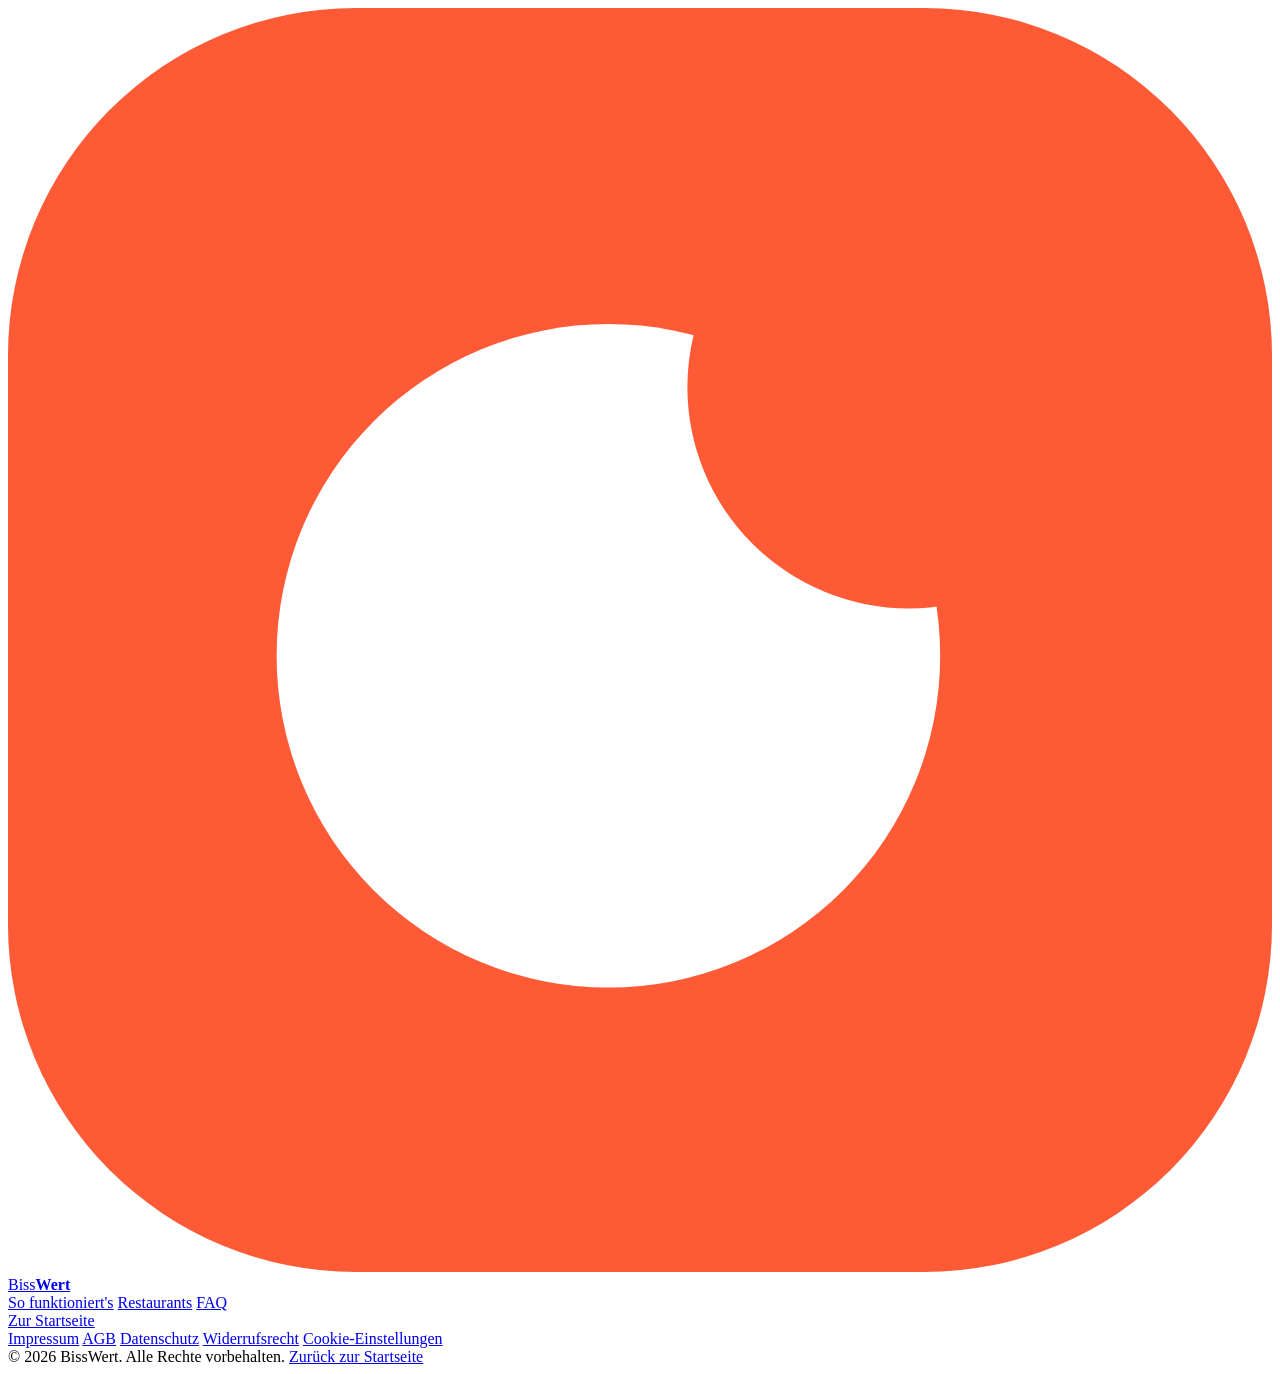
==== legal.html @ 99bbf326 "Add files via upload" ====
<!DOCTYPE html>
<html lang="de">
<head>
<meta charset="UTF-8" />
<meta name="viewport" content="width=device-width, initial-scale=1" />
<title>Rechtliches – BissWert</title>
<meta name="robots" content="noindex" />
<link rel="stylesheet" href="css/style.css" />
</head>
<body>

<header class="site-header">
  <div class="container">
    <a href="index.html" class="brand" aria-label="BissWert – Startseite">
      <svg class="logo-mark" viewBox="0 0 40 40" xmlns="http://www.w3.org/2000/svg" aria-hidden="true">
        <rect width="40" height="40" rx="11" fill="#FF5A36"/>
        <circle cx="19" cy="20.5" r="10.5" fill="#ffffff"/>
        <circle cx="28.5" cy="12" r="7" fill="#FF5A36"/>
      </svg>
      <span class="brand-name">Biss<b>Wert</b></span>
    </a>
    <nav class="main-nav" aria-label="Hauptnavigation">
      <a href="index.html#so-funktionierts">So funktioniert's</a>
      <a href="index.html#results-section">Restaurants</a>
      <a href="index.html#faq">FAQ</a>
    </nav>
    <div class="header-actions">
      <a href="index.html" class="btn btn-ghost btn-sm">Zur Startseite</a>
    </div>
  </div>
</header>

<section class="legal-shell">
  <div class="container legal-layout">
    <nav class="legal-nav" id="legal-nav" aria-label="Rechtliche Seiten">
      <a href="#impressum">Impressum</a>
      <a href="#agb">AGB</a>
      <a href="#datenschutz">Datenschutz</a>
      <a href="#widerruf">Widerrufsrecht</a>
      <a href="#cookies">Cookie-Einstellungen</a>
    </nav>
    <div class="legal-doc" id="legal-doc">
      <!-- Wird per JavaScript aus legal-content.js befüllt -->
    </div>
  </div>
</section>

<footer class="site-footer">
  <div class="container">
    <div class="footer-bottom" style="border-top:none; padding-top:0;">
      <span>© <span id="year"></span> BissWert. Alle Rechte vorbehalten.</span>
      <a href="index.html">Zurück zur Startseite</a>
    </div>
  </div>
</footer>

<script>document.getElementById("year").textContent = new Date().getFullYear();</script>
<script src="js/legal-content.js"></script>
<script>
  (function () {
    const doc = document.getElementById("legal-doc");
    const order = ["impressum", "agb", "datenschutz", "widerruf", "cookies"];

    function isPlaceholder(text) {
      return /\[.*\]/.test(text);
    }

    doc.innerHTML = order.map((key) => {
      const section = LEGAL_CONTENT[key];
      const blocks = section.blocks.map((b) => {
        const filled = !isPlaceholder(b.text);
        return `
          <div class="legal-block">
            <h2>${b.heading}</h2>
            <div class="placeholder-text ${filled ? "is-filled" : ""}">${b.text}</div>
          </div>`;
      }).join("");
      return `
        <section id="${key}" style="margin-bottom:72px; scroll-margin-top:90px;">
          <h1>${section.title}</h1>
          <p class="updated">${section.updated}</p>
          ${blocks}
        </section>`;
    }).join("<hr style='border:none;border-top:1px solid var(--line); margin:0 0 56px;'>");

    // Aktiven Link in der Seitennavigation markieren
    const navLinks = document.querySelectorAll("#legal-nav a");
    const sections = order.map((id) => document.getElementById(id));
    function updateActive() {
      let current = sections[0];
      sections.forEach((s) => {
        if (s.getBoundingClientRect().top - 120 <= 0) current = s;
      });
      navLinks.forEach((a) => a.classList.toggle("is-active", a.getAttribute("href") === "#" + current.id));
    }
    document.addEventListener("scroll", updateActive, { passive: true });
    updateActive();
  })();
</script>
</body>
</html>
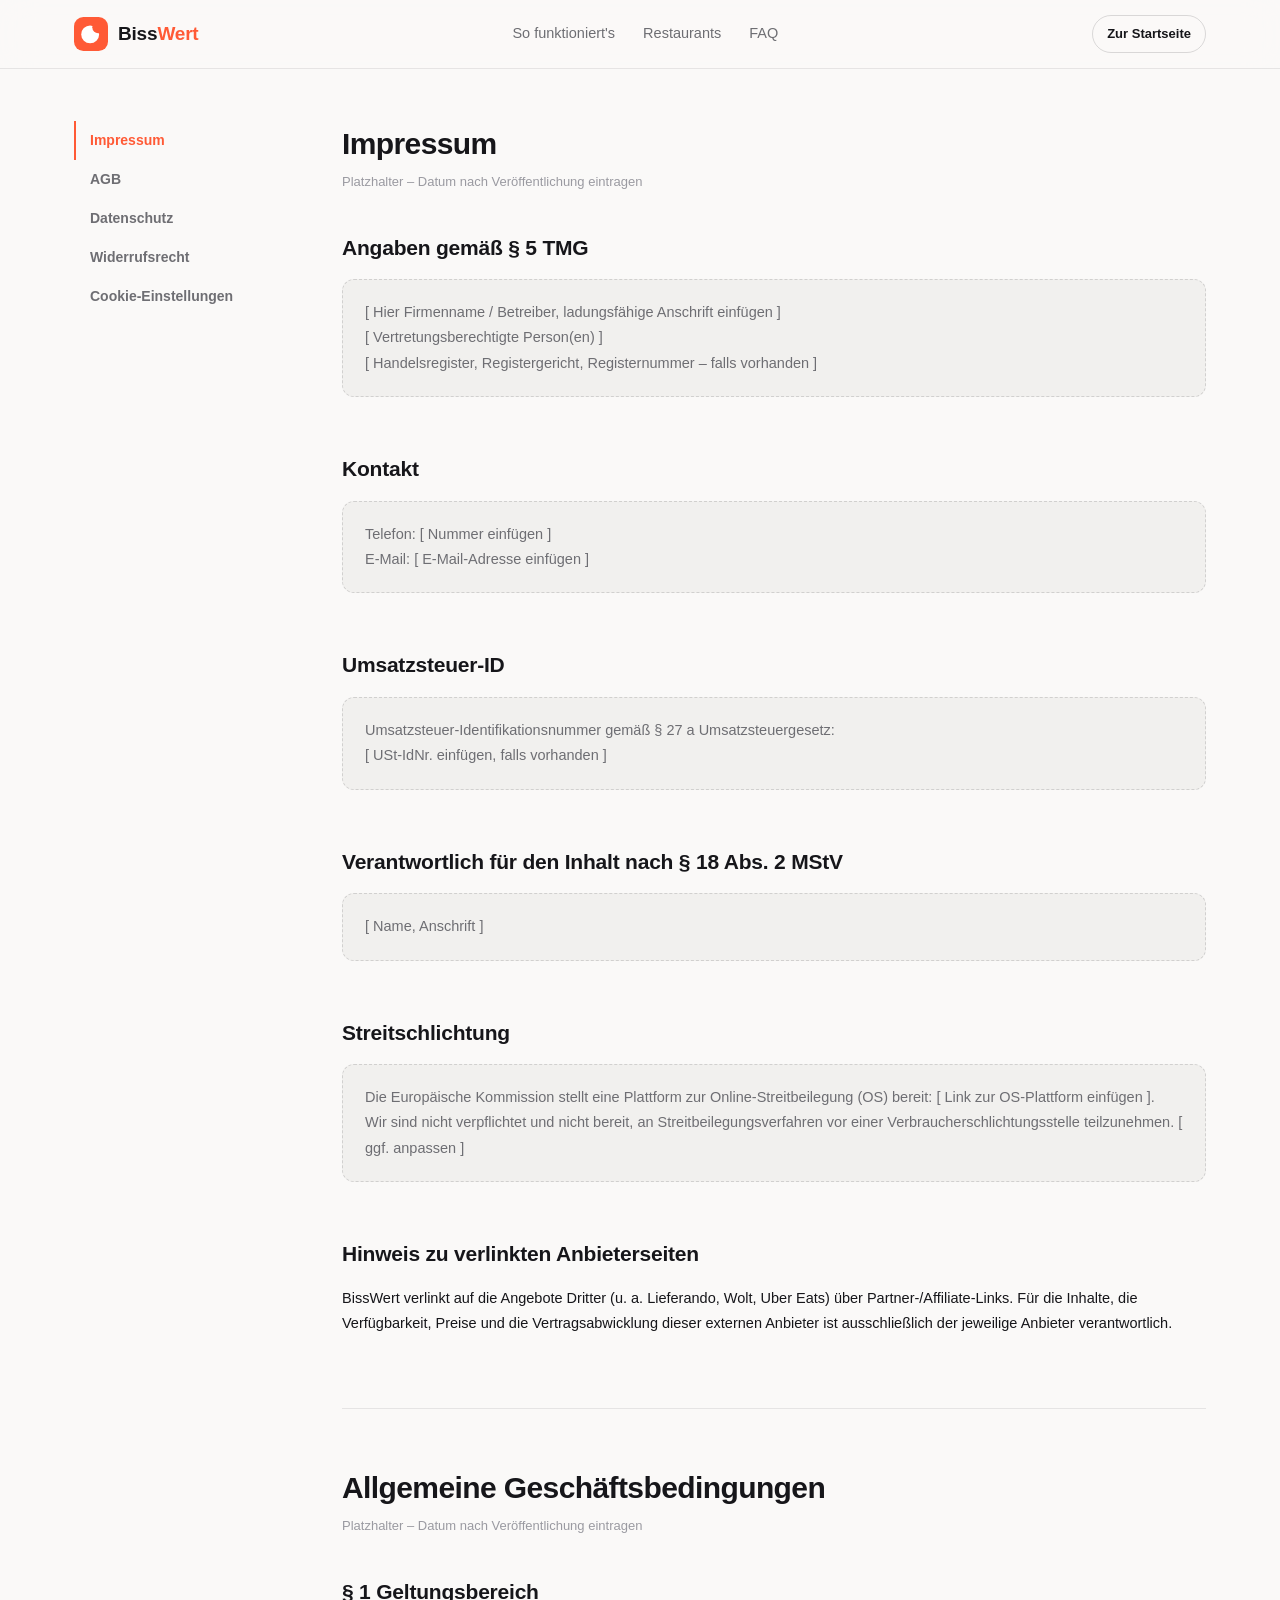
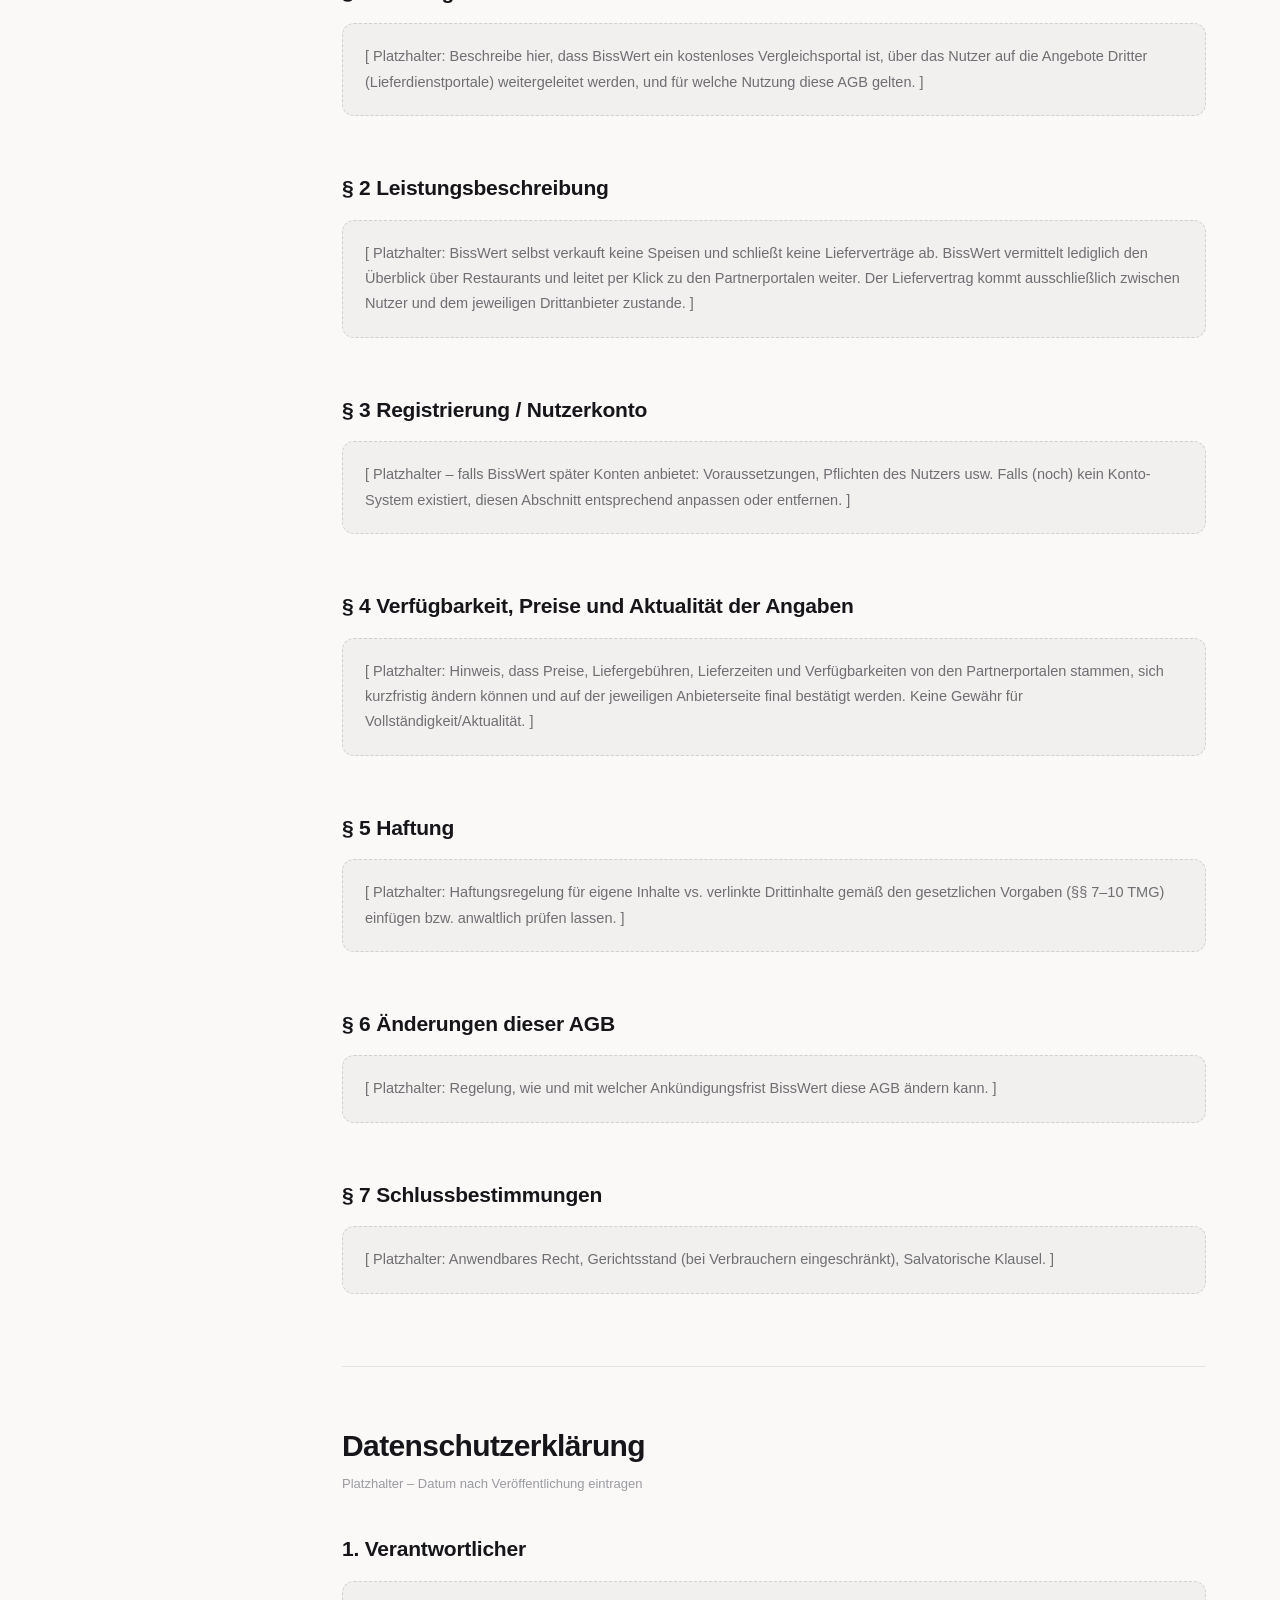
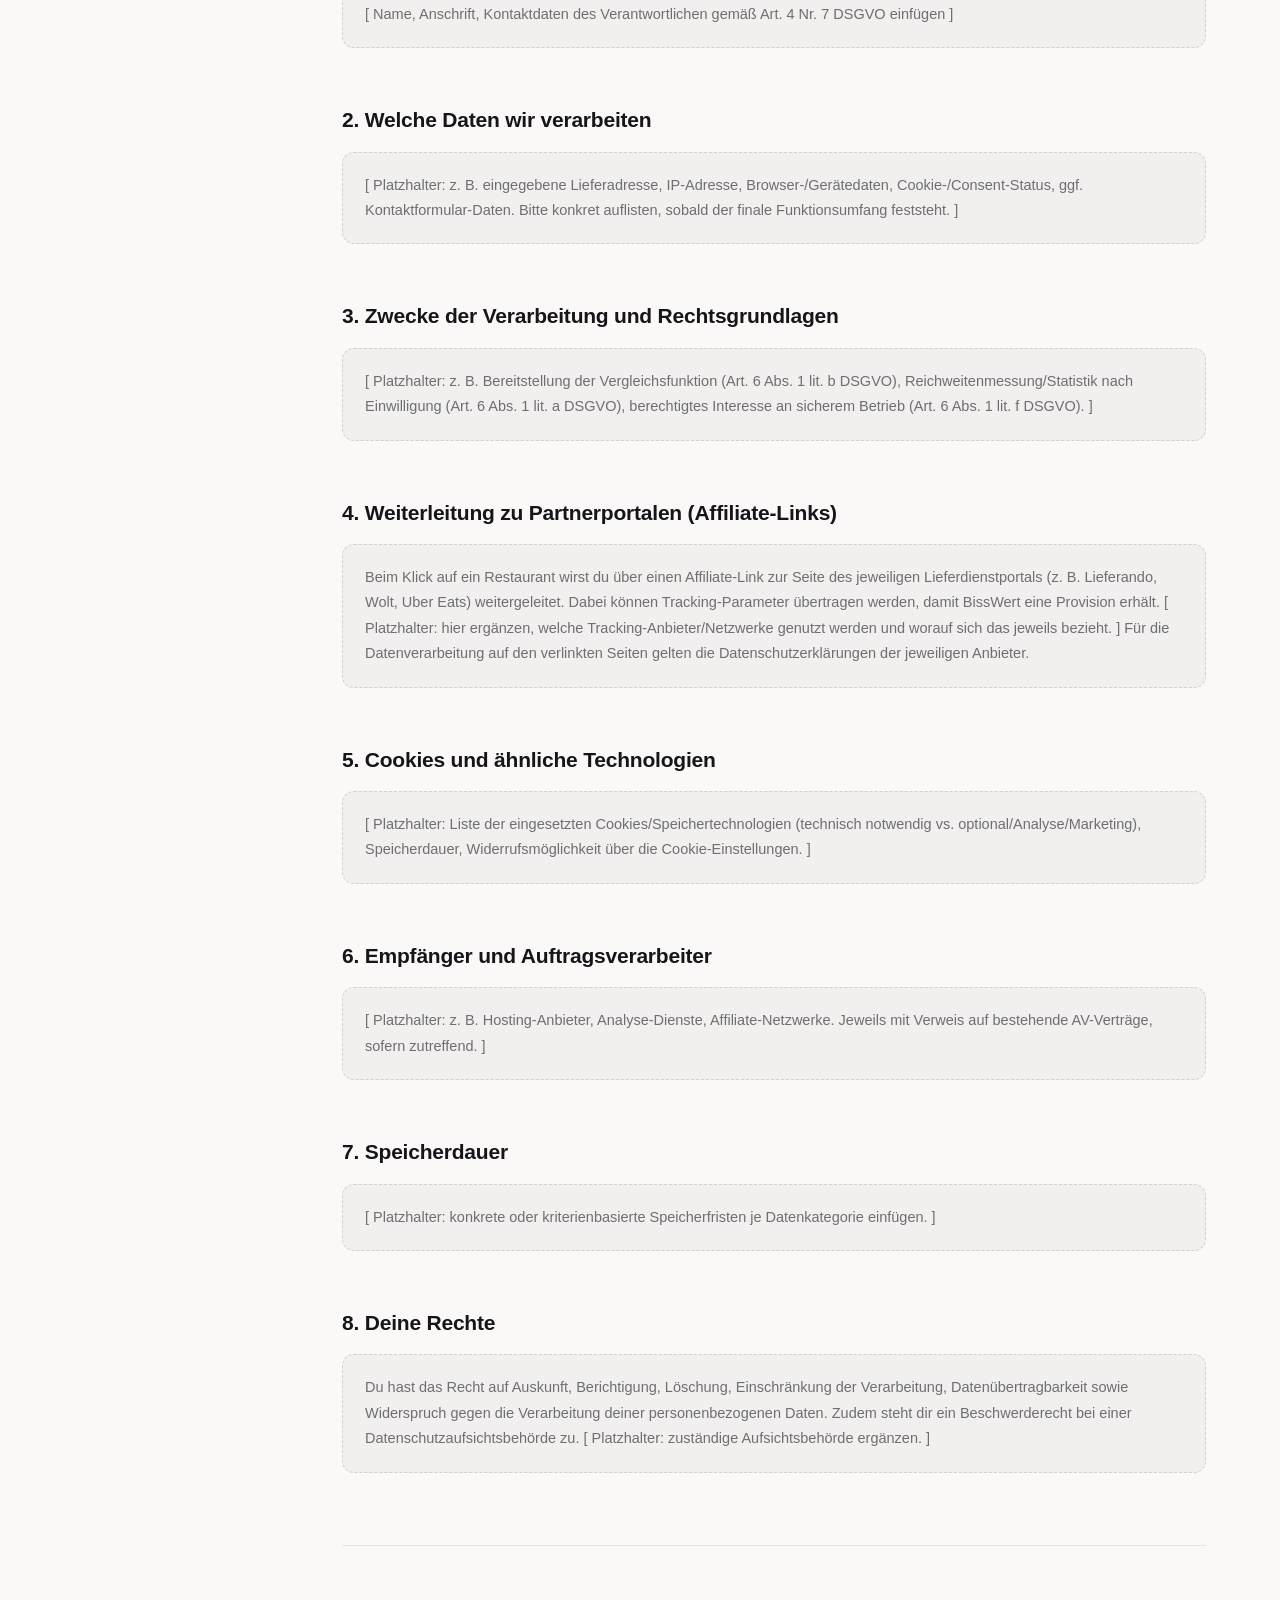
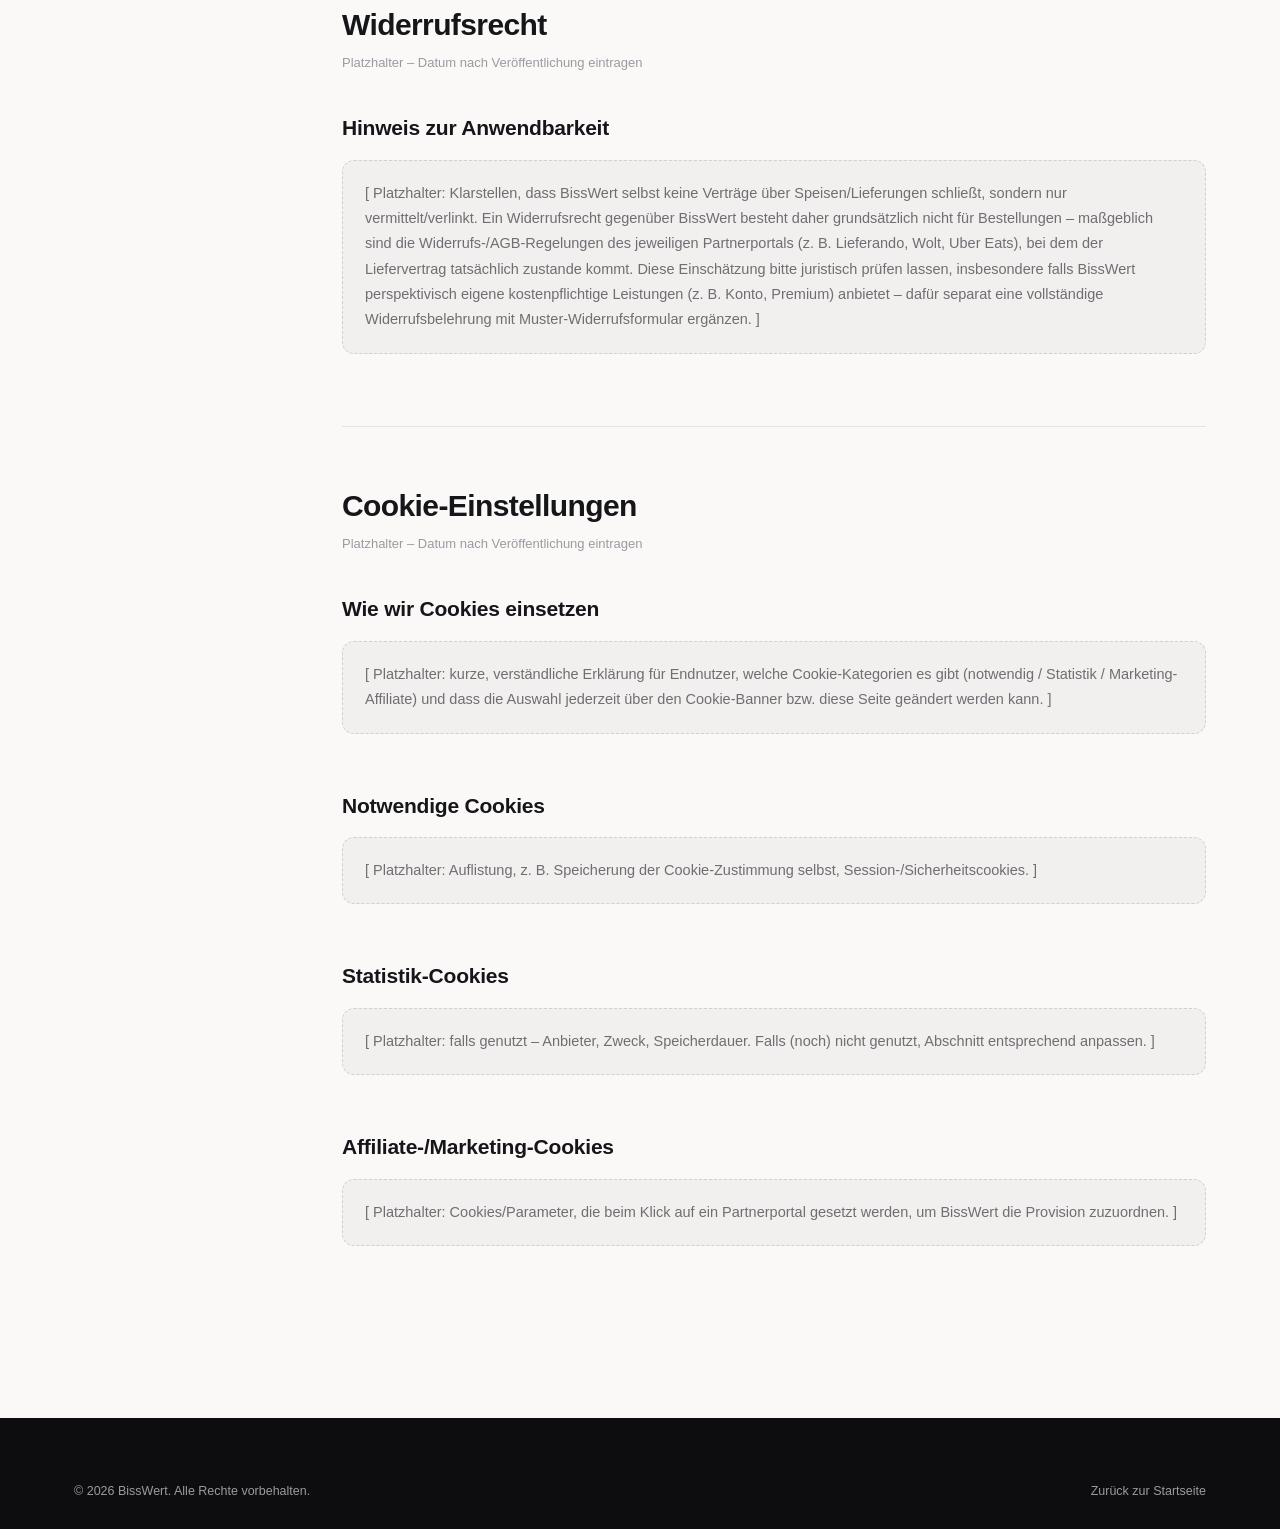
==== commit 4274a53b: "Update legal.html" ====
--- a/legal.html
+++ b/legal.html
@@ -5,7 +5,7 @@
 <meta name="viewport" content="width=device-width, initial-scale=1" />
 <title>Rechtliches – BissWert</title>
 <meta name="robots" content="noindex" />
-<link rel="stylesheet" href="css/style.css" />
+<link rel="stylesheet" href="style.css" />
 </head>
 <body>
 
@@ -55,7 +55,7 @@
 </footer>
 
 <script>document.getElementById("year").textContent = new Date().getFullYear();</script>
-<script src="js/legal-content.js"></script>
+<script src="legal-content.js"></script>
 <script>
   (function () {
     const doc = document.getElementById("legal-doc");
--- a/style.css
+++ b/style.css
@@ -0,0 +1,661 @@
+/* =========================================================
+   BissWert – Stylesheet
+   Design-Tokens ganz oben. Farben/Radien/Schatten hier zentral
+   anpassen, der Rest der Datei referenziert nur die Variablen.
+   ========================================================= */
+
+:root {
+  /* Farben */
+  --ink: #16161a;
+  --ink-soft: #6e6e73;
+  --ink-faint: #9a9aa1;
+  --paper: #faf9f8;
+  --paper-alt: #f1f0ee;
+  --card: #ffffff;
+  --line: rgba(20, 20, 22, 0.09);
+  --line-strong: rgba(20, 20, 22, 0.14);
+
+  --accent: #ff5a36;       /* Coral – Haupt-CTA-Farbe */
+  --accent-dark: #e2481f;
+  --accent-ink: #ffffff;
+  --gold: #ffb238;         /* für "bester Preis" Badges */
+  --success: #2fb768;
+
+  --deep: #0d0d10;         /* Hero-Hintergrund */
+  --deep-card: #1a1a1e;
+  --deep-line: rgba(255, 255, 255, 0.1);
+  --deep-text: #f3f2f0;
+  --deep-text-soft: rgba(243, 242, 240, 0.62);
+
+  /* Anbieterfarben – nur als kleine Akzent-Punkte, keine Logos/IP */
+  --c-lieferando: #ff8000;
+  --c-wolt: #00c2e0;
+  --c-ubereats: #06c167;
+
+  /* Radien */
+  --radius-lg: 28px;
+  --radius-md: 20px;
+  --radius-sm: 12px;
+  --radius-pill: 999px;
+
+  /* Schatten */
+  --shadow-sm: 0 1px 2px rgba(16, 16, 20, 0.05), 0 1px 1px rgba(16, 16, 20, 0.03);
+  --shadow-md: 0 10px 30px rgba(16, 16, 20, 0.08);
+  --shadow-lg: 0 30px 70px rgba(16, 16, 20, 0.18);
+
+  --ease: cubic-bezier(0.22, 1, 0.36, 1);
+  --font: -apple-system, BlinkMacSystemFont, "SF Pro Display", "SF Pro Text",
+    "Inter", "Segoe UI", Roboto, Helvetica, Arial, sans-serif;
+}
+
+* { box-sizing: border-box; }
+html { scroll-behavior: smooth; }
+
+body {
+  margin: 0;
+  font-family: var(--font);
+  color: var(--ink);
+  background: var(--paper);
+  -webkit-font-smoothing: antialiased;
+  line-height: 1.5;
+}
+
+img, svg { display: block; max-width: 100%; }
+a { color: inherit; text-decoration: none; }
+button { font-family: inherit; cursor: pointer; }
+ul { margin: 0; padding: 0; list-style: none; }
+
+:focus-visible {
+  outline: 2px solid var(--accent);
+  outline-offset: 3px;
+  border-radius: 6px;
+}
+
+.container {
+  width: 100%;
+  max-width: 1180px;
+  margin: 0 auto;
+  padding: 0 24px;
+}
+
+/* ---------- Kopfzeile ---------- */
+.site-header {
+  position: sticky;
+  top: 0;
+  z-index: 40;
+  background: rgba(250, 249, 248, 0.82);
+  backdrop-filter: saturate(180%) blur(16px);
+  -webkit-backdrop-filter: saturate(180%) blur(16px);
+  border-bottom: 1px solid var(--line);
+}
+.site-header .container {
+  display: flex;
+  align-items: center;
+  justify-content: space-between;
+  height: 68px;
+}
+.brand { display: flex; align-items: center; gap: 10px; }
+.brand .logo-mark { width: 34px; height: 34px; }
+.brand-name {
+  font-size: 19px;
+  font-weight: 700;
+  letter-spacing: -0.01em;
+}
+.brand-name b { color: var(--accent); }
+
+.main-nav { display: flex; align-items: center; gap: 28px; }
+.main-nav a {
+  font-size: 14.5px;
+  font-weight: 500;
+  color: var(--ink-soft);
+  transition: color 0.2s var(--ease);
+}
+.main-nav a:hover { color: var(--ink); }
+
+.header-actions { display: flex; align-items: center; gap: 10px; }
+.address-pill {
+  display: none;
+  align-items: center;
+  gap: 8px;
+  font-size: 13.5px;
+  font-weight: 600;
+  background: var(--paper-alt);
+  border: 1px solid var(--line);
+  border-radius: var(--radius-pill);
+  padding: 8px 14px 8px 12px;
+}
+.address-pill.is-visible { display: inline-flex; }
+.address-pill svg { width: 14px; height: 14px; opacity: 0.6; }
+
+.btn {
+  display: inline-flex;
+  align-items: center;
+  justify-content: center;
+  gap: 8px;
+  font-size: 14.5px;
+  font-weight: 600;
+  border-radius: var(--radius-pill);
+  border: 1px solid transparent;
+  padding: 11px 20px;
+  transition: transform 0.18s var(--ease), background 0.18s var(--ease), box-shadow 0.18s var(--ease);
+}
+.btn:active { transform: scale(0.97); }
+.btn-primary {
+  background: var(--accent);
+  color: var(--accent-ink);
+  box-shadow: 0 8px 20px rgba(255, 90, 54, 0.28);
+}
+.btn-primary:hover { background: var(--accent-dark); }
+.btn-ghost {
+  background: transparent;
+  border-color: var(--line-strong);
+  color: var(--ink);
+}
+.btn-ghost:hover { background: var(--paper-alt); }
+.btn-sm { padding: 8px 14px; font-size: 13px; }
+
+/* ---------- Hero ---------- */
+.hero {
+  background: radial-gradient(120% 140% at 15% -10%, #201a17 0%, var(--deep) 55%, #08080a 100%);
+  color: var(--deep-text);
+  padding: 96px 0 84px;
+  position: relative;
+  overflow: hidden;
+}
+.hero::after {
+  content: "";
+  position: absolute;
+  inset: 0;
+  background: radial-gradient(50% 60% at 85% 10%, rgba(255, 90, 54, 0.16), transparent 70%);
+  pointer-events: none;
+}
+.hero .container { position: relative; }
+.eyebrow {
+  display: inline-flex;
+  align-items: center;
+  gap: 8px;
+  font-size: 12.5px;
+  font-weight: 600;
+  letter-spacing: 0.03em;
+  text-transform: uppercase;
+  color: var(--gold);
+  background: rgba(255, 178, 56, 0.12);
+  border: 1px solid rgba(255, 178, 56, 0.28);
+  padding: 6px 14px;
+  border-radius: var(--radius-pill);
+  margin-bottom: 22px;
+}
+.hero h1 {
+  font-size: clamp(34px, 5.6vw, 62px);
+  line-height: 1.06;
+  letter-spacing: -0.03em;
+  font-weight: 700;
+  margin: 0 0 20px;
+  max-width: 780px;
+}
+.hero h1 span { color: var(--gold); }
+.hero-sub {
+  font-size: clamp(16px, 2vw, 19px);
+  color: var(--deep-text-soft);
+  max-width: 560px;
+  margin: 0 0 40px;
+}
+
+.search-card {
+  background: rgba(255, 255, 255, 0.06);
+  border: 1px solid var(--deep-line);
+  border-radius: var(--radius-lg);
+  padding: 10px;
+  max-width: 640px;
+  backdrop-filter: blur(6px);
+}
+.search-row {
+  display: flex;
+  align-items: center;
+  gap: 6px;
+  background: var(--card);
+  border-radius: calc(var(--radius-lg) - 6px);
+  padding: 6px 6px 6px 18px;
+}
+.search-row svg { width: 18px; height: 18px; color: var(--ink-faint); flex-shrink: 0; }
+.search-row input {
+  flex: 1;
+  border: none;
+  outline: none;
+  font-size: 15.5px;
+  font-family: inherit;
+  padding: 12px 8px;
+  color: var(--ink);
+  background: transparent;
+}
+.search-row input::placeholder { color: var(--ink-faint); }
+.search-row .btn { white-space: nowrap; }
+
+.trust-row {
+  display: flex;
+  align-items: center;
+  flex-wrap: wrap;
+  gap: 18px;
+  margin-top: 28px;
+}
+.trust-row span.label {
+  font-size: 12.5px;
+  color: var(--deep-text-soft);
+}
+.provider-chip {
+  display: inline-flex;
+  align-items: center;
+  gap: 7px;
+  font-size: 13px;
+  font-weight: 600;
+  color: var(--deep-text);
+  background: rgba(255, 255, 255, 0.06);
+  border: 1px solid var(--deep-line);
+  padding: 6px 12px 6px 8px;
+  border-radius: var(--radius-pill);
+}
+.dot { width: 9px; height: 9px; border-radius: 50%; flex-shrink: 0; }
+
+/* ---------- Ad-Disclosure ---------- */
+.ad-disclosure {
+  background: var(--paper-alt);
+  border-bottom: 1px solid var(--line);
+  font-size: 12.5px;
+  color: var(--ink-soft);
+  text-align: center;
+  padding: 9px 16px;
+}
+.ad-disclosure b { color: var(--ink); }
+
+/* ---------- Steps ---------- */
+.steps-section { padding: 88px 0 40px; }
+.section-head { max-width: 620px; margin-bottom: 48px; }
+.section-eyebrow {
+  font-size: 12.5px;
+  font-weight: 700;
+  letter-spacing: 0.04em;
+  text-transform: uppercase;
+  color: var(--accent);
+  margin-bottom: 10px;
+}
+.section-head h2 {
+  font-size: clamp(26px, 3.4vw, 36px);
+  letter-spacing: -0.02em;
+  margin: 0 0 12px;
+}
+.section-head p { color: var(--ink-soft); font-size: 16px; margin: 0; }
+
+.steps-grid {
+  display: grid;
+  grid-template-columns: repeat(3, 1fr);
+  gap: 20px;
+}
+.step-card {
+  background: var(--card);
+  border: 1px solid var(--line);
+  border-radius: var(--radius-md);
+  padding: 28px 24px;
+}
+.step-num {
+  font-size: 13px;
+  font-weight: 700;
+  color: var(--accent);
+  background: rgba(255, 90, 54, 0.1);
+  width: 30px; height: 30px;
+  border-radius: 50%;
+  display: flex; align-items: center; justify-content: center;
+  margin-bottom: 18px;
+}
+.step-card h3 { font-size: 17px; margin: 0 0 8px; letter-spacing: -0.01em; }
+.step-card p { font-size: 14.5px; color: var(--ink-soft); margin: 0; }
+
+/* ---------- Ergebnisse ---------- */
+.results-section { padding: 20px 0 100px; }
+
+.filter-bar {
+  position: sticky;
+  top: 68px;
+  z-index: 30;
+  background: rgba(250, 249, 248, 0.9);
+  backdrop-filter: blur(14px);
+  -webkit-backdrop-filter: blur(14px);
+  border-bottom: 1px solid var(--line);
+  padding: 16px 0;
+  margin-bottom: 32px;
+}
+.filter-bar .container {
+  display: flex;
+  align-items: center;
+  justify-content: space-between;
+  gap: 16px;
+  flex-wrap: wrap;
+}
+.filter-chips { display: flex; gap: 8px; flex-wrap: wrap; }
+.chip {
+  font-size: 13.5px;
+  font-weight: 600;
+  padding: 8px 15px;
+  border-radius: var(--radius-pill);
+  border: 1px solid var(--line-strong);
+  background: var(--card);
+  color: var(--ink-soft);
+  transition: all 0.18s var(--ease);
+  display: inline-flex; align-items: center; gap: 6px;
+}
+.chip:hover { border-color: var(--ink-faint); color: var(--ink); }
+.chip.is-active {
+  background: var(--ink);
+  border-color: var(--ink);
+  color: #fff;
+}
+
+.sort-select {
+  font-family: inherit;
+  font-size: 13.5px;
+  font-weight: 600;
+  color: var(--ink);
+  background: var(--card);
+  border: 1px solid var(--line-strong);
+  border-radius: var(--radius-pill);
+  padding: 9px 34px 9px 15px;
+  appearance: none;
+  background-image: url("data:image/svg+xml,%3Csvg xmlns='http://www.w3.org/2000/svg' width='10' height='6'%3E%3Cpath d='M1 1l4 4 4-4' stroke='%236e6e73' stroke-width='1.5' fill='none' stroke-linecap='round'/%3E%3C/svg%3E");
+  background-repeat: no-repeat;
+  background-position: right 14px center;
+}
+
+.results-meta {
+  display: flex;
+  align-items: baseline;
+  justify-content: space-between;
+  margin-bottom: 20px;
+}
+.results-meta h2 { font-size: 20px; margin: 0; letter-spacing: -0.01em; }
+.results-meta span { font-size: 13.5px; color: var(--ink-soft); }
+
+/* Leerer Zustand vor Adresseingabe */
+.empty-state {
+  text-align: center;
+  padding: 70px 20px;
+  background: var(--card);
+  border: 1px dashed var(--line-strong);
+  border-radius: var(--radius-lg);
+  color: var(--ink-soft);
+}
+.empty-state .icon {
+  width: 46px; height: 46px;
+  margin: 0 auto 18px;
+  color: var(--accent);
+}
+.empty-state h3 { color: var(--ink); font-size: 18px; margin: 0 0 8px; }
+.empty-state p { font-size: 14.5px; margin: 0; }
+
+/* Karten-Grid */
+.restaurant-grid {
+  display: grid;
+  grid-template-columns: repeat(3, 1fr);
+  gap: 22px;
+}
+
+.r-card {
+  background: var(--card);
+  border: 1px solid var(--line);
+  border-radius: var(--radius-md);
+  overflow: hidden;
+  transition: transform 0.25s var(--ease), box-shadow 0.25s var(--ease);
+}
+.r-card:hover { transform: translateY(-4px); box-shadow: var(--shadow-lg); }
+
+.r-media {
+  height: 132px;
+  position: relative;
+  display: flex;
+  align-items: center;
+  justify-content: center;
+  font-size: 40px;
+}
+.r-media .best-badge {
+  position: absolute;
+  top: 12px; left: 12px;
+  background: var(--gold);
+  color: #241a05;
+  font-size: 11.5px;
+  font-weight: 700;
+  padding: 5px 10px;
+  border-radius: var(--radius-pill);
+}
+.r-media .fav-btn {
+  position: absolute;
+  top: 12px; right: 12px;
+  width: 30px; height: 30px;
+  border-radius: 50%;
+  background: rgba(255, 255, 255, 0.85);
+  border: none;
+  display: flex; align-items: center; justify-content: center;
+  color: var(--ink-soft);
+  backdrop-filter: blur(4px);
+}
+.r-media .fav-btn svg { width: 15px; height: 15px; }
+
+.r-body { padding: 16px 18px 18px; }
+.r-top { display: flex; align-items: start; justify-content: space-between; gap: 8px; }
+.r-name { font-size: 16.5px; font-weight: 700; letter-spacing: -0.01em; margin: 0; }
+.r-rating {
+  flex-shrink: 0;
+  display: inline-flex; align-items: center; gap: 4px;
+  font-size: 13px; font-weight: 600; color: var(--ink);
+  background: var(--paper-alt);
+  padding: 3px 8px;
+  border-radius: var(--radius-pill);
+}
+.r-rating svg { width: 11px; height: 11px; color: var(--gold); }
+.r-cuisine { font-size: 13px; color: var(--ink-soft); margin: 3px 0 14px; }
+
+.r-providers { display: flex; flex-wrap: wrap; gap: 6px; margin-bottom: 14px; }
+.p-badge {
+  display: inline-flex; align-items: center; gap: 5px;
+  font-size: 11.5px; font-weight: 700;
+  padding: 5px 9px 5px 7px;
+  border-radius: var(--radius-pill);
+  background: var(--paper-alt);
+  color: var(--ink-soft);
+  border: 1px solid var(--line);
+}
+.p-badge .dot { width: 7px; height: 7px; }
+
+.r-offers { display: flex; flex-direction: column; gap: 8px; }
+.offer-row {
+  display: flex; align-items: center; justify-content: space-between;
+  padding: 10px 12px;
+  border-radius: var(--radius-sm);
+  background: var(--paper-alt);
+  border: 1px solid transparent;
+  transition: border-color 0.18s var(--ease), background 0.18s var(--ease);
+}
+.offer-row.is-best { background: rgba(47, 183, 104, 0.08); border-color: rgba(47, 183, 104, 0.3); }
+.offer-left { display: flex; align-items: center; gap: 9px; min-width: 0; }
+.offer-left .dot { width: 8px; height: 8px; flex-shrink: 0; }
+.offer-name { font-size: 12.5px; font-weight: 700; }
+.offer-meta { font-size: 11.5px; color: var(--ink-soft); }
+.offer-go {
+  flex-shrink: 0;
+  font-size: 12px;
+  font-weight: 700;
+  color: var(--accent);
+  display: inline-flex; align-items: center; gap: 4px;
+  padding: 6px 10px;
+  border-radius: var(--radius-pill);
+  background: rgba(255, 90, 54, 0.1);
+}
+.offer-go:hover { background: rgba(255, 90, 54, 0.18); }
+.offer-go svg { width: 11px; height: 11px; }
+
+.no-results {
+  grid-column: 1 / -1;
+  text-align: center;
+  padding: 50px 20px;
+  color: var(--ink-soft);
+  font-size: 14.5px;
+}
+
+/* ---------- FAQ ---------- */
+.faq-section { padding: 40px 0 100px; }
+.faq-list { max-width: 760px; display: flex; flex-direction: column; gap: 10px; }
+.faq-item {
+  background: var(--card);
+  border: 1px solid var(--line);
+  border-radius: var(--radius-sm);
+  padding: 4px 20px;
+}
+.faq-item summary {
+  cursor: pointer;
+  list-style: none;
+  padding: 16px 0;
+  font-size: 15px;
+  font-weight: 600;
+  display: flex;
+  align-items: center;
+  justify-content: space-between;
+}
+.faq-item summary::-webkit-details-marker { display: none; }
+.faq-item summary::after {
+  content: "+";
+  font-size: 20px;
+  font-weight: 400;
+  color: var(--ink-faint);
+  transition: transform 0.2s var(--ease);
+}
+.faq-item[open] summary::after { transform: rotate(45deg); }
+.faq-item p { margin: 0 0 16px; font-size: 14px; color: var(--ink-soft); }
+
+/* ---------- Footer ---------- */
+.site-footer {
+  background: var(--deep);
+  color: var(--deep-text-soft);
+  padding: 64px 0 28px;
+}
+.footer-grid {
+  display: grid;
+  grid-template-columns: 1.4fr 1fr 1fr 1fr;
+  gap: 32px;
+  padding-bottom: 40px;
+  border-bottom: 1px solid var(--deep-line);
+}
+.footer-brand .brand-name { color: var(--deep-text); }
+.footer-brand p { font-size: 13.5px; line-height: 1.6; max-width: 260px; margin: 14px 0 0; }
+.footer-col h4 {
+  font-size: 12.5px;
+  text-transform: uppercase;
+  letter-spacing: 0.04em;
+  color: var(--deep-text);
+  margin: 0 0 14px;
+}
+.footer-col ul { display: flex; flex-direction: column; gap: 10px; }
+.footer-col a { font-size: 13.5px; transition: color 0.2s var(--ease); }
+.footer-col a:hover { color: var(--deep-text); }
+.footer-bottom {
+  display: flex; align-items: center; justify-content: space-between;
+  padding-top: 24px;
+  font-size: 12.5px;
+  flex-wrap: wrap;
+  gap: 10px;
+}
+
+/* ---------- Cookie-Banner ---------- */
+.cookie-banner {
+  position: fixed;
+  left: 20px; right: 20px; bottom: 20px;
+  max-width: 480px;
+  margin: 0 auto;
+  background: var(--card);
+  border: 1px solid var(--line);
+  border-radius: var(--radius-md);
+  box-shadow: var(--shadow-lg);
+  padding: 20px 22px;
+  z-index: 100;
+  transform: translateY(140%);
+  transition: transform 0.4s var(--ease);
+}
+.cookie-banner.is-visible { transform: translateY(0); }
+.cookie-banner p { font-size: 13.5px; color: var(--ink-soft); margin: 0 0 14px; }
+.cookie-actions { display: flex; gap: 10px; }
+
+/* ---------- Toast ---------- */
+.toast {
+  position: fixed;
+  left: 50%;
+  bottom: 26px;
+  transform: translate(-50%, 20px);
+  background: var(--ink);
+  color: #fff;
+  font-size: 13.5px;
+  font-weight: 500;
+  padding: 12px 20px;
+  border-radius: var(--radius-pill);
+  box-shadow: var(--shadow-lg);
+  opacity: 0;
+  pointer-events: none;
+  transition: opacity 0.25s var(--ease), transform 0.25s var(--ease);
+  z-index: 200;
+  max-width: 90%;
+  text-align: center;
+}
+.toast.is-visible { opacity: 1; transform: translate(-50%, 0); }
+
+/* ---------- Legal-Seiten ---------- */
+.legal-shell { padding: 52px 0 100px; }
+.legal-layout { display: grid; grid-template-columns: 220px 1fr; gap: 48px; }
+.legal-nav { position: sticky; top: 90px; align-self: start; }
+.legal-nav a {
+  display: block;
+  font-size: 14px;
+  font-weight: 600;
+  color: var(--ink-soft);
+  padding: 9px 0;
+  border-left: 2px solid transparent;
+  padding-left: 14px;
+}
+.legal-nav a.is-active, .legal-nav a:hover { color: var(--accent); border-left-color: var(--accent); }
+.legal-doc h1 { font-size: 30px; letter-spacing: -0.02em; margin: 0 0 6px; }
+.legal-doc .updated { font-size: 13px; color: var(--ink-faint); margin: 0 0 40px; }
+.legal-block { margin-bottom: 56px; scroll-margin-top: 90px; }
+.legal-block h2 { font-size: 21px; letter-spacing: -0.01em; margin: 0 0 16px; }
+.legal-block .placeholder-text {
+  white-space: pre-wrap;
+  font-size: 14.5px;
+  line-height: 1.75;
+  color: var(--ink-soft);
+  background: var(--paper-alt);
+  border: 1px dashed var(--line-strong);
+  border-radius: var(--radius-sm);
+  padding: 20px 22px;
+}
+.legal-block .placeholder-text.is-filled {
+  background: transparent;
+  border: none;
+  padding: 0;
+  color: var(--ink);
+}
+
+/* ---------- Responsive ---------- */
+@media (max-width: 980px) {
+  .steps-grid { grid-template-columns: 1fr; }
+  .restaurant-grid { grid-template-columns: repeat(2, 1fr); }
+  .footer-grid { grid-template-columns: 1fr 1fr; }
+  .legal-layout { grid-template-columns: 1fr; }
+  .legal-nav { position: static; display: flex; flex-wrap: wrap; gap: 4px 18px; margin-bottom: 32px; }
+}
+@media (max-width: 680px) {
+  .main-nav { display: none; }
+  .hero { padding: 64px 0 56px; }
+  .search-row { flex-wrap: wrap; padding: 14px; }
+  .search-row .btn { width: 100%; }
+  .restaurant-grid { grid-template-columns: 1fr; }
+  .filter-bar .container { flex-direction: column; align-items: stretch; }
+  .footer-grid { grid-template-columns: 1fr; }
+  .footer-bottom { flex-direction: column; align-items: flex-start; }
+}
+
+@media (prefers-reduced-motion: reduce) {
+  *, *::before, *::after { animation-duration: 0.001ms !important; transition-duration: 0.001ms !important; }
+}
